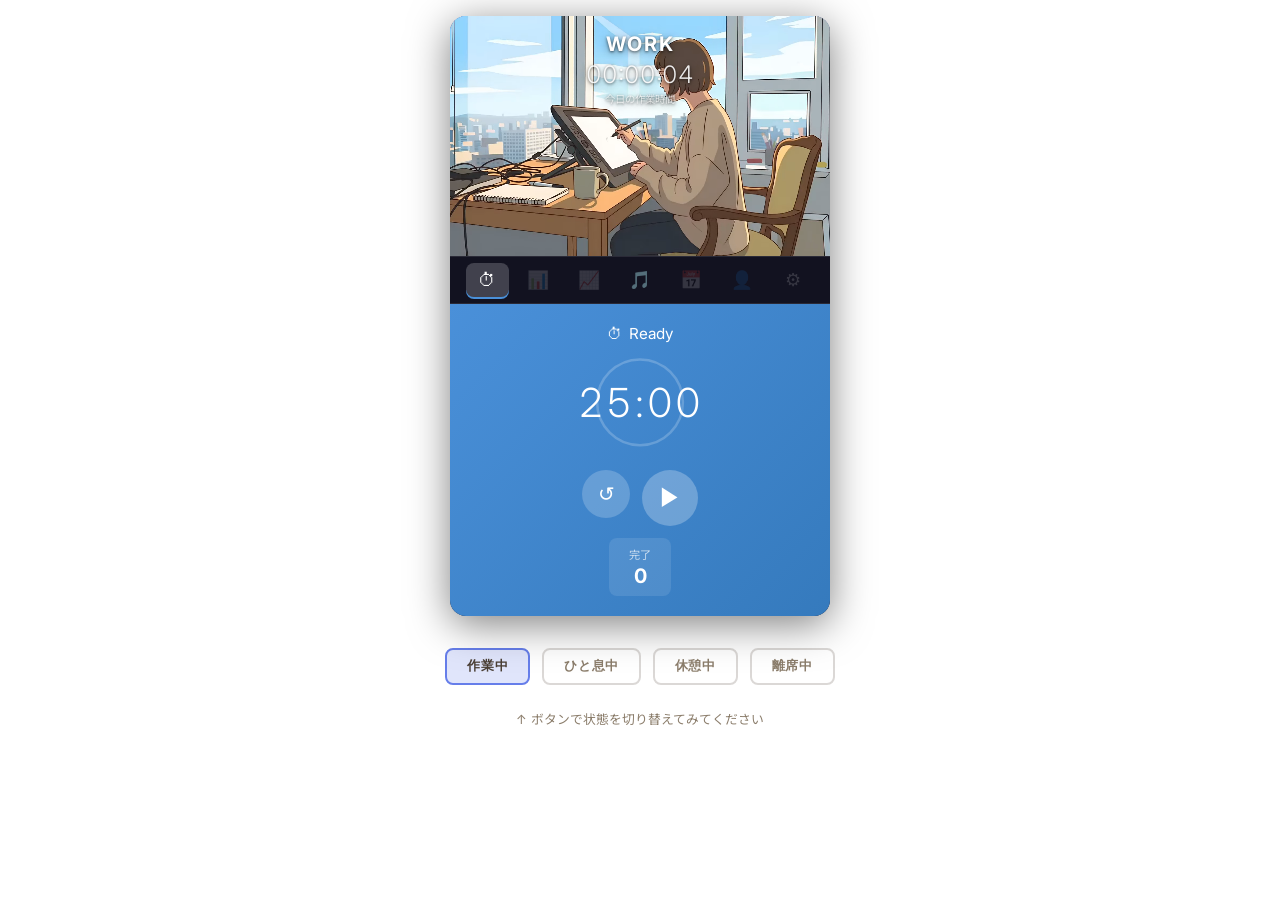
==== demo-embed.html @ 20103d32 "Add demo-embed.html for iframe embedding Standalone page with just the interactive demo app (charact" ====
<!DOCTYPE html>
<html lang="ja">
<head>
<meta charset="UTF-8">
<meta name="viewport" content="width=device-width, initial-scale=1.0">
<title>Work Mate Demo</title>
<link rel="preconnect" href="https://fonts.googleapis.com">
<link rel="preconnect" href="https://fonts.gstatic.com" crossorigin>
<link href="https://fonts.googleapis.com/css2?family=Inter:wght@300;400;500;600;700&family=Noto+Sans+JP:wght@300;400;500;600;700&display=swap" rel="stylesheet">
<link rel="stylesheet" href="demo.css">
<style>
*, *::before, *::after { margin: 0; padding: 0; box-sizing: border-box; }
body {
  font-family: 'Inter', 'Noto Sans JP', sans-serif;
  background: transparent;
  display: flex;
  flex-direction: column;
  align-items: center;
  gap: 1rem;
  padding: 1rem;
}
.en { display: none; }
.demo-wrapper {
  max-width: 380px;
  width: 100%;
}
.demo-app {
  height: 600px;
}
.demo-state-controls {
  margin-top: 1rem;
}
.demo-hint {
  margin-top: 0.5rem;
  margin-bottom: 0;
}
</style>
</head>
<body>

<!-- Demo App -->
<div class="demo-wrapper">
  <div class="demo-app">
    <!-- Character Area -->
    <div class="demo-character state-work">
      <div class="demo-char-bg"></div>
      <div class="demo-char-video-container">
        <video class="demo-char-video demo-char-video-0 active" muted playsinline></video>
        <video class="demo-char-video demo-char-video-1" muted playsinline></video>
      </div>
      <div class="demo-char-overlay">
        <div class="demo-state-label">WORK</div>
        <div class="demo-work-time">00:00:00</div>
        <div class="demo-work-time-label">今日の作業時間</div>
      </div>
    </div>

    <!-- Navigation -->
    <nav class="demo-nav">
      <button class="demo-nav-tab active" data-tab="timer" title="Timer">&#x23F1;</button>
      <button class="demo-nav-tab locked" data-tab="week" title="Week Chart">&#x1F4CA;</button>
      <button class="demo-nav-tab locked" data-tab="day" title="Day Chart">&#x1F4C8;</button>
      <button class="demo-nav-tab" data-tab="music" title="Music">&#x1F3B5;</button>
      <button class="demo-nav-tab locked" data-tab="calendar" title="Calendar">&#x1F4C5;</button>
      <button class="demo-nav-tab locked" data-tab="character" title="Character">&#x1F464;</button>
      <button class="demo-nav-tab locked" data-tab="settings" title="Settings">&#x2699;</button>
    </nav>

    <!-- Content Panels -->
    <div class="demo-content">
      <!-- Timer Panel -->
      <div class="demo-panel demo-panel-timer demo-pomodoro active" data-panel="timer">
        <div class="demo-pomo-status">
          <span class="demo-pomo-status-icon">&#x23F1;</span>
          <span class="demo-pomo-status-label">Ready</span>
        </div>
        <div class="demo-pomo-display">
          <div class="demo-pomo-ring">
            <svg viewBox="0 0 150 150">
              <circle class="ring-bg" cx="75" cy="75" r="68"/>
              <circle class="ring-progress demo-pomo-progress" cx="75" cy="75" r="68"/>
            </svg>
          </div>
          <div class="demo-pomo-time">25:00</div>
        </div>
        <div class="demo-pomo-controls">
          <button class="demo-pomo-btn demo-pomo-reset" title="Reset">&#x21BA;</button>
          <button class="demo-pomo-btn start-btn demo-pomo-start" title="Start">&#x25B6;</button>
        </div>
        <div class="demo-pomo-count">
          <span class="demo-pomo-count-label">完了</span>
          <span class="demo-pomo-count-value">0</span>
        </div>
      </div>

      <!-- Music Panel -->
      <div class="demo-panel demo-music" data-panel="music">
        <div class="demo-music-now">
          <div class="demo-music-now-label">Now Playing</div>
          <div class="demo-music-now-track">Minimalist</div>
        </div>
        <div class="demo-music-controls">
          <button class="demo-music-btn demo-music-prev" title="Previous">&#x23EE;</button>
          <button class="demo-music-btn play-btn demo-music-play" title="Play">&#x25B6;</button>
          <button class="demo-music-btn demo-music-next" title="Next">&#x23ED;</button>
        </div>
        <div class="demo-music-volume">
          <span class="demo-music-volume-icon">&#x1F50A;</span>
          <input type="range" class="demo-volume-slider" min="0" max="100" value="50">
        </div>
        <div class="demo-music-playlist">
          <div class="demo-playlist-header">Playlist</div>
          <div class="demo-playlist-items"></div>
        </div>
      </div>

      <!-- Locked Panels -->
      <div class="demo-panel demo-locked" data-panel="week">
        <div class="demo-locked-icon">&#x1F512;</div>
        <div class="demo-locked-text">週間チャートはデモ版では利用できません</div>
        <div class="demo-locked-cta"><a href="https://haruhisky.booth.pm/items/7986308">無料版をダウンロード &rarr;</a></div>
      </div>
      <div class="demo-panel demo-locked" data-panel="day">
        <div class="demo-locked-icon">&#x1F512;</div>
        <div class="demo-locked-text">日別チャートはデモ版では利用できません</div>
        <div class="demo-locked-cta"><a href="https://haruhisky.booth.pm/items/7986308">無料版をダウンロード &rarr;</a></div>
      </div>
      <div class="demo-panel demo-locked" data-panel="calendar">
        <div class="demo-locked-icon">&#x1F512;</div>
        <div class="demo-locked-text">カレンダーはデモ版では利用できません</div>
        <div class="demo-locked-cta"><a href="https://haruhisky.booth.pm/items/7986308">無料版をダウンロード &rarr;</a></div>
      </div>
      <div class="demo-panel demo-locked" data-panel="character">
        <div class="demo-locked-icon">&#x1F512;</div>
        <div class="demo-locked-text">キャラクター設定はデモ版では利用できません</div>
        <div class="demo-locked-cta"><a href="https://haruhisky.booth.pm/items/7986308">無料版をダウンロード &rarr;</a></div>
      </div>
      <div class="demo-panel demo-locked" data-panel="settings">
        <div class="demo-locked-icon">&#x1F512;</div>
        <div class="demo-locked-text">設定はデモ版では利用できません</div>
        <div class="demo-locked-cta"><a href="https://haruhisky.booth.pm/items/7986308">無料版をダウンロード &rarr;</a></div>
      </div>
    </div>
  </div>
</div>

<!-- State Control Buttons -->
<div class="demo-state-controls">
  <button class="demo-state-btn active" data-state="work">作業中</button>
  <button class="demo-state-btn" data-state="slacking">ひと息中</button>
  <button class="demo-state-btn" data-state="break">休憩中</button>
  <button class="demo-state-btn" data-state="away">離席中</button>
</div>
<p class="demo-hint">&#x2191; ボタンで状態を切り替えてみてください</p>

<script>
// Inline demo.js with mobile check removed
(function () {
  'use strict';

  var ASSET_BASE = 'demo/';

  var CharacterDemo = {
    currentState: 'work',
    previousState: null,
    activeVideoIndex: 0,
    videos: [],
    currentVideoPath: null,
    playingType: 'loop',
    preloadedPath: null,
    _preloadRequestId: 0,
    workTimeSec: 0,
    workTimerInterval: null,
    randomEventTimer: null,
    isPlayingEvent: false,
    RANDOM_EVENTS: { work: ['stretch','drink','think','nob'], break: ['stretch'], slacking: [], away: [] },
    stateConfig: { work:{label:'WORK'}, break:{label:'BREAK'}, away:{label:'AWAY'}, slacking:{label:'SLACKING'} },

    init: function(){
      this.el = {
        area: document.querySelector('.demo-character'),
        bg: document.querySelector('.demo-char-bg'),
        label: document.querySelector('.demo-state-label'),
        time: document.querySelector('.demo-work-time')
      };
      this.videos = [document.querySelector('.demo-char-video-0'), document.querySelector('.demo-char-video-1')];
      this.activeVideoIndex = 0;
      this.updateVideo();
      this.startWorkTimer();
      this.startRandomEventTimer();
    },
    getShortState: function(s){ return s==='slacking'?'slack':s; },
    getLoopFileName: function(s){ var sh=this.getShortState(s); return s==='work'?'loop_work_pen_day':'loop_'+sh+'_day'; },
    getTransFileName: function(f,t){ return 'trans_'+this.getShortState(f)+'_to_'+this.getShortState(t)+'_day'; },
    getEventFileName: function(s,a){ return 'event_'+this.getShortState(s)+'_'+a+'_day'; },
    videoPath: function(folder,base){ return ASSET_BASE+folder+'/'+base; },

    setState: function(state){
      if(state===this.currentState) return;
      this.stopRandomEventTimer(); this.isPlayingEvent=false;
      var prev=this.currentState; this.previousState=prev; this.currentState=state;
      this.el.area.className='demo-character state-'+state;
      this.el.label.textContent=this.stateConfig[state].label;
      if((prev==='work'&&state==='slacking')||(prev==='slacking'&&state==='work')||(prev==='away'&&state==='work')||(prev==='work'&&state==='break')||(prev==='break'&&state==='work')||(prev==='slacking'&&state==='away')){
        this.playTransition(prev,state);
      } else { this.updateVideo(); }
      PomodoroDemo.onStateChange(state);
    },
    updateVideo: function(){ this.playLoopVideo(this.getLoopFileName(this.currentState)); },
    playLoopVideo: function(base){
      var self=this, webm=this.videoPath('loop',base+'.webm'), mp4=this.videoPath('loop',base+'.mp4');
      this.playingType='loop'; this.currentVideoPath=webm;
      this.preloadVideo(webm,true,function(){
        if(self.preloadedPath){self.playPreloaded();self.updateBg();self.startRandomEventTimer();return;}
        self.currentVideoPath=mp4;
        self.preloadVideo(mp4,true,function(){if(self.preloadedPath)self.playPreloaded();self.updateBg();self.startRandomEventTimer();});
      });
    },
    playTransition: function(from,to){
      var self=this,base=this.getTransFileName(from,to),webm=this.videoPath('transition',base+'.webm'),mp4=this.videoPath('transition',base+'.mp4'),loop=this.getLoopFileName(to);
      this.playingType='transition'; this.currentVideoPath=webm;
      this.preloadVideo(webm,false,function(){
        if(!self.preloadedPath){self.currentVideoPath=mp4;self.preloadVideo(mp4,false,function(){if(!self.preloadedPath){self.playLoopVideo(loop);return;}self._playTransitionVideo(loop);});return;}
        self._playTransitionVideo(loop);
      });
    },
    _playTransitionVideo: function(loop){
      var self=this, v=this.getInactiveVideo();
      v.onended=function(){v.onended=null;self.playLoopVideo(loop);};
      this.swapVideos(); v.play().catch(function(){self.playLoopVideo(loop);}); this.preloadedPath=null; this.updateBg();
    },
    updateBg: function(){ this.el.bg.style.backgroundImage='url('+ASSET_BASE+'background/bg_'+this.getShortState(this.currentState)+'_day.png)'; },
    getActiveVideo: function(){ return this.videos[this.activeVideoIndex]; },
    getInactiveVideo: function(){ return this.videos[1-this.activeVideoIndex]; },
    swapVideos: function(){ var o=this.videos[this.activeVideoIndex],n=this.getInactiveVideo(); this.activeVideoIndex=1-this.activeVideoIndex; o.classList.remove('active'); n.classList.add('active'); o.pause(); },
    preloadVideo: function(path,loop,cb){
      var self=this, v=this.getInactiveVideo(); v.oncanplaythrough=null; v.onerror=null;
      var rid=this._preloadRequestId=(this._preloadRequestId||0)+1;
      v.loop=loop; v.src=path; v.load();
      v.oncanplaythrough=function(){v.oncanplaythrough=null;v.onerror=null;if(rid!==self._preloadRequestId)return;self.preloadedPath=path;if(cb)cb();};
      v.onerror=function(){v.onerror=null;v.oncanplaythrough=null;if(rid!==self._preloadRequestId)return;self.preloadedPath=null;if(cb)cb();};
    },
    playPreloaded: function(){ var v=this.getInactiveVideo(); this.swapVideos(); v.play().catch(function(){}); this.preloadedPath=null; },
    startWorkTimer: function(){ var self=this; this.workTimerInterval=setInterval(function(){if(self.currentState==='work'){self.workTimeSec++;self.updateTimeDisplay();}},1000); },
    updateTimeDisplay: function(){ var h=Math.floor(this.workTimeSec/3600),m=Math.floor((this.workTimeSec%3600)/60),s=this.workTimeSec%60,p=function(n){return n<10?'0'+n:''+n;}; this.el.time.textContent=p(h)+':'+p(m)+':'+p(s); },
    startRandomEventTimer: function(){
      this.stopRandomEventTimer(); if(this.isPlayingEvent)return;
      var self=this, evts=this.RANDOM_EVENTS[this.currentState]; if(!evts||!evts.length)return;
      this.randomEventTimer=setTimeout(function(){self.triggerRandomEvent();},60000+Math.random()*120000);
    },
    stopRandomEventTimer: function(){ if(this.randomEventTimer){clearTimeout(this.randomEventTimer);this.randomEventTimer=null;} },
    triggerRandomEvent: function(){
      var evts=this.RANDOM_EVENTS[this.currentState]; if(!evts||!evts.length||this.playingType!=='loop')return;
      var action=evts[Math.floor(Math.random()*evts.length)], base=this.getEventFileName(this.currentState,action);
      var webm=this.videoPath('event',base+'.webm'), mp4=this.videoPath('event',base+'.mp4'), self=this;
      this.isPlayingEvent=true; this.playingType='event'; this.currentVideoPath=webm;
      var loop=this.getLoopFileName(this.currentState);
      this.preloadVideo(webm,false,function(){
        if(!self.preloadedPath){self.currentVideoPath=mp4;self.preloadVideo(mp4,false,function(){if(!self.preloadedPath){self.isPlayingEvent=false;self.playLoopVideo(loop);return;}self._playEventVideo(loop);});return;}
        self._playEventVideo(loop);
      });
    },
    _playEventVideo: function(loop){
      var self=this, v=this.getInactiveVideo();
      v.onended=function(){v.onended=null;self.isPlayingEvent=false;self.playLoopVideo(loop);};
      this.swapVideos(); v.play().catch(function(){self.isPlayingEvent=false;self.playLoopVideo(loop);}); this.preloadedPath=null;
    }
  };

  var PomodoroDemo = {
    state:'idle', isRunning:false, totalSeconds:25*60, remainingSeconds:25*60, workDuration:25*60, breakDuration:5*60, completedCount:0, tickInterval:null, circumference:0,
    init: function(){
      this.el={panel:document.querySelector('.demo-panel-timer'),time:document.querySelector('.demo-pomo-time'),statusIcon:document.querySelector('.demo-pomo-status-icon'),statusLabel:document.querySelector('.demo-pomo-status-label'),startBtn:document.querySelector('.demo-pomo-start'),resetBtn:document.querySelector('.demo-pomo-reset'),progressBar:document.querySelector('.demo-pomo-progress'),countValue:document.querySelector('.demo-pomo-count-value')};
      this.circumference=2*Math.PI*68; this.el.progressBar.style.strokeDasharray=this.circumference; this.el.progressBar.style.strokeDashoffset=this.circumference;
      var self=this; this.el.startBtn.addEventListener('click',function(){self.toggleStartPause();}); this.el.resetBtn.addEventListener('click',function(){self.reset();}); this.updateDisplay();
    },
    toggleStartPause: function(){ this.isRunning?this.pause():this.start(); },
    start: function(){ if(this.state==='idle'){this.state='work';this.totalSeconds=this.workDuration;this.remainingSeconds=this.workDuration;this.updateStatus();} this.isRunning=true;this.el.startBtn.textContent='\u23F8'; var self=this;this.tickInterval=setInterval(function(){self.tick();},1000); },
    pause: function(){ this.isRunning=false;this.el.startBtn.textContent='\u25B6';if(this.tickInterval){clearInterval(this.tickInterval);this.tickInterval=null;} },
    reset: function(){ this.pause();this.state='idle';this.totalSeconds=this.workDuration;this.remainingSeconds=this.workDuration;this.el.panel.classList.remove('break-mode');this.updateStatus();this.updateDisplay(); },
    tick: function(){ if(this.state==='work'&&CharacterDemo.currentState!=='work')return; this.remainingSeconds--;if(this.remainingSeconds<=0){this.onComplete();return;} this.updateDisplay(); },
    onComplete: function(){ if(this.state==='work'){this.completedCount++;this.el.countValue.textContent=this.completedCount;this.state='break';this.totalSeconds=this.breakDuration;this.remainingSeconds=this.breakDuration;this.el.panel.classList.add('break-mode');} else{this.state='work';this.totalSeconds=this.workDuration;this.remainingSeconds=this.workDuration;this.el.panel.classList.remove('break-mode');} this.updateStatus();this.updateDisplay(); },
    updateDisplay: function(){ var m=Math.floor(this.remainingSeconds/60),s=this.remainingSeconds%60; this.el.time.textContent=(m<10?'0':'')+m+':'+(s<10?'0':'')+s; var p=this.totalSeconds>0?(this.totalSeconds-this.remainingSeconds)/this.totalSeconds:0; this.el.progressBar.style.strokeDashoffset=this.circumference*(1-p); },
    updateStatus: function(){ if(this.state==='idle'){this.el.statusIcon.textContent='\u23F1';this.el.statusLabel.textContent='Ready';}else if(this.state==='work'){this.el.statusIcon.textContent='\uD83D\uDCBB';this.el.statusLabel.textContent='Focus Time';}else{this.el.statusIcon.textContent='\u2615';this.el.statusLabel.textContent='Break Time';} },
    onStateChange: function(){}
  };

  var MusicDemo = {
    tracks:[{name:'Minimalist',file:'Minimalist.mp3'},{name:'gentle rain',file:'gentle rain.mp3'},{name:'Water Lily',file:'Water Lily.mp3'}],
    currentIndex:0, isPlaying:false, audio:null,
    init: function(){
      this.audio=new Audio(); this.audio.volume=0.5;
      this.el={nowTrack:document.querySelector('.demo-music-now-track'),playBtn:document.querySelector('.demo-music-play'),prevBtn:document.querySelector('.demo-music-prev'),nextBtn:document.querySelector('.demo-music-next'),volumeSlider:document.querySelector('.demo-volume-slider'),playlistItems:document.querySelector('.demo-playlist-items')};
      var self=this;
      this.el.playBtn.addEventListener('click',function(){self.togglePlay();});
      this.el.prevBtn.addEventListener('click',function(){self.prev();});
      this.el.nextBtn.addEventListener('click',function(){self.next();});
      this.el.volumeSlider.addEventListener('input',function(){self.audio.volume=this.value/100;});
      this.audio.addEventListener('ended',function(){self.next();});
      this.renderPlaylist(); this.loadTrack(0);
    },
    renderPlaylist: function(){
      var self=this,html='';
      for(var i=0;i<this.tracks.length;i++) html+='<div class="demo-playlist-item'+(i===0?' active':'')+'" data-index="'+i+'"><span class="demo-playlist-num">'+(i+1)+'</span><span class="demo-playlist-name">'+this.tracks[i].name+'</span></div>';
      this.el.playlistItems.innerHTML=html;
      this.el.playlistItems.addEventListener('click',function(e){var it=e.target.closest('.demo-playlist-item');if(it){self.loadTrack(parseInt(it.getAttribute('data-index'),10));self.play();}});
    },
    loadTrack: function(i){ this.currentIndex=i; this.audio.src=ASSET_BASE+'music/'+this.tracks[i].file; this.el.nowTrack.textContent=this.tracks[i].name; this.highlightPlaylistItem(i); },
    highlightPlaylistItem: function(i){ var items=this.el.playlistItems.querySelectorAll('.demo-playlist-item'); for(var j=0;j<items.length;j++) items[j].classList.toggle('active',j===i); },
    togglePlay: function(){ this.isPlaying?this.pause():this.play(); },
    play: function(){ var self=this; this.audio.play().then(function(){self.isPlaying=true;self.el.playBtn.textContent='\u23F8';}).catch(function(){}); },
    pause: function(){ this.audio.pause();this.isPlaying=false;this.el.playBtn.textContent='\u25B6'; },
    next: function(){ var i=(this.currentIndex+1)%this.tracks.length; this.loadTrack(i); if(this.isPlaying)this.play(); },
    prev: function(){ var i=(this.currentIndex-1+this.tracks.length)%this.tracks.length; this.loadTrack(i); if(this.isPlaying)this.play(); }
  };

  var Navigation = {
    activeTab:'timer',
    init: function(){
      var self=this; document.querySelectorAll('.demo-nav-tab').forEach(function(tab){
        tab.addEventListener('click',function(){ var t=this.getAttribute('data-tab'); if(this.classList.contains('locked'))return; self.switchTab(t); });
      });
    },
    switchTab: function(t){
      this.activeTab=t;
      document.querySelectorAll('.demo-nav-tab').forEach(function(tab){tab.classList.toggle('active',tab.getAttribute('data-tab')===t);});
      document.querySelectorAll('.demo-panel').forEach(function(p){p.classList.toggle('active',p.getAttribute('data-panel')===t);});
    }
  };

  function initStateButtons(){
    var btns=document.querySelectorAll('.demo-state-btn');
    btns.forEach(function(btn){
      btn.addEventListener('click',function(){
        var state=this.getAttribute('data-state');
        CharacterDemo.setState(state);
        btns.forEach(function(b){b.classList.toggle('active',b.getAttribute('data-state')===state);});
      });
    });
  }

  function initDemo(){
    CharacterDemo.init(); PomodoroDemo.init(); MusicDemo.init(); Navigation.init(); initStateButtons();
  }

  if(document.readyState==='loading') document.addEventListener('DOMContentLoaded',initDemo);
  else initDemo();
})();
</script>
</body>
</html>
---- demo.css ----
/**
 * Work Mate Interactive Demo Styles
 * Embedded in the LP video section
 */

/* ========== Demo Container ========== */
.demo-wrapper {
  max-width: 400px;
  margin: 0 auto;
  border-radius: 16px;
  overflow: hidden;
  box-shadow: 0 8px 40px rgba(0, 0, 0, 0.5);
  background: #1a1a2e;
  position: relative;
}

/* ========== State Control Buttons ========== */
.demo-state-controls {
  display: flex;
  justify-content: center;
  gap: 0.75rem;
  margin-top: 1.5rem;
}

.demo-state-btn {
  padding: 0.5rem 1.25rem;
  border: 2px solid rgba(74, 63, 53, 0.2);
  border-radius: 8px;
  background: transparent;
  color: #8b7d6b;
  font-size: 0.8rem;
  font-weight: 600;
  cursor: pointer;
  transition: all 0.2s ease;
  letter-spacing: 0.05em;
}

.demo-state-btn:hover {
  border-color: rgba(74, 63, 53, 0.4);
  color: #4a3f35;
}

.demo-state-btn.active {
  color: #4a3f35;
}

.demo-state-btn[data-state="work"].active {
  border-color: #667eea;
  background: rgba(102, 126, 234, 0.2);
}

.demo-state-btn[data-state="break"].active {
  border-color: #11998e;
  background: rgba(17, 153, 142, 0.2);
}

.demo-state-btn[data-state="slacking"].active {
  border-color: #f093fb;
  background: rgba(240, 147, 251, 0.2);
}

.demo-state-btn[data-state="away"].active {
  border-color: #6c7086;
  background: rgba(108, 112, 134, 0.2);
}

.demo-hint {
  text-align: center;
  margin-top: 0.75rem;
  font-size: 0.8rem;
  color: #8b7d6b;
}

/* ========== App Layout ========== */
.demo-app {
  height: 700px;
  display: flex;
  flex-direction: column;
}

/* Character Area */
.demo-character {
  flex: 0 0 40%;
  position: relative;
  overflow: hidden;
  transition: background 0.5s ease;
}

.demo-character.state-work {
  background: linear-gradient(135deg, #667eea 0%, #7c8ff0 100%);
}

.demo-character.state-break {
  background: linear-gradient(135deg, #11998e 0%, #38ef7d 100%);
}

.demo-character.state-slacking {
  background: linear-gradient(135deg, #f093fb 0%, #f5576c 100%);
}

.demo-character.state-away {
  background: linear-gradient(135deg, #6c7086 0%, #8b8fa3 100%);
}

.demo-char-bg {
  position: absolute;
  top: 0; left: 0; right: 0; bottom: 0;
  background-size: cover;
  background-position: center;
  z-index: 0;
}

.demo-char-video-container {
  position: absolute;
  top: 0; left: 0; right: 0; bottom: 0;
  z-index: 1;
}

.demo-char-video {
  position: absolute;
  top: 0; left: 0;
  width: 100%;
  height: 100%;
  object-fit: cover;
  object-position: center;
  opacity: 0;
  transition: opacity 0.4s ease-in-out;
}

.demo-char-video.active {
  opacity: 1;
}

.demo-char-overlay {
  position: relative;
  z-index: 2;
  text-align: center;
  padding: 1rem;
  text-shadow: 0 1px 3px rgba(0, 0, 0, 0.6), 0 2px 8px rgba(0, 0, 0, 0.4);
}

.demo-state-label {
  font-size: 1.25rem;
  font-weight: bold;
  letter-spacing: 0.1em;
  text-transform: uppercase;
  color: #fff;
  margin-bottom: 0.25rem;
}

.demo-work-time {
  font-size: 1.5rem;
  font-weight: 300;
  font-variant-numeric: tabular-nums;
  color: rgba(255, 255, 255, 0.9);
}

.demo-work-time-label {
  font-size: 0.65rem;
  color: rgba(255, 255, 255, 0.7);
  margin-top: 0.15rem;
}

/* Navigation */
.demo-nav {
  flex: 0 0 48px;
  background: rgba(0, 0, 0, 0.3);
  display: flex;
  align-items: center;
  justify-content: center;
  gap: 0.5rem;
  padding: 0 1rem;
  border-top: 1px solid rgba(255, 255, 255, 0.1);
  border-bottom: 1px solid rgba(255, 255, 255, 0.1);
}

.demo-nav-tab {
  width: 44px;
  height: 34px;
  border: none;
  border-radius: 8px;
  background: transparent;
  color: rgba(255, 255, 255, 0.5);
  font-size: 1.1rem;
  cursor: pointer;
  transition: all 0.2s ease;
  display: flex;
  align-items: center;
  justify-content: center;
  position: relative;
}

.demo-nav-tab:hover {
  background: rgba(255, 255, 255, 0.1);
  color: #fff;
}

.demo-nav-tab.active {
  background: rgba(255, 255, 255, 0.2);
  color: #fff;
}

.demo-nav-tab.active[data-tab="timer"] {
  box-shadow: 0 2px 0 #4a90d9;
}

.demo-nav-tab.active[data-tab="music"] {
  box-shadow: 0 2px 0 #e91e63;
}

.demo-nav-tab[data-tab="music"] {
  color: #e91e63;
}

.demo-nav-tab[data-tab="music"]:hover,
.demo-nav-tab[data-tab="music"].active {
  color: #fff;
}

.demo-nav-tab.locked {
  opacity: 0.3;
  cursor: not-allowed;
}

.demo-nav-tab.locked:hover {
  background: transparent;
  color: rgba(255, 255, 255, 0.5);
}

/* Content Area */
.demo-content {
  flex: 1;
  min-height: 0;
  overflow: hidden;
  position: relative;
}

.demo-panel {
  display: none;
  width: 100%;
  height: 100%;
}

.demo-panel.active {
  display: flex;
}

/* ========== Pomodoro Timer Panel ========== */
.demo-pomodoro {
  flex-direction: column;
  align-items: center;
  gap: 0.75rem;
  padding: 1.25rem;
  color: #fff;
  background: linear-gradient(135deg, #4a90d9 0%, #357abd 100%);
  overflow: hidden;
}

.demo-pomo-status {
  display: flex;
  align-items: center;
  gap: 0.4rem;
  font-size: 0.95rem;
}

.demo-pomo-display {
  position: relative;
  width: 150px;
  height: 150px;
  display: flex;
  align-items: center;
  justify-content: center;
}

.demo-pomo-time {
  font-size: 2.5rem;
  font-weight: 300;
  font-variant-numeric: tabular-nums;
  letter-spacing: 0.05em;
  z-index: 1;
  color: #fff;
}

.demo-pomo-ring {
  position: absolute;
  top: 0; left: 0;
  width: 100%;
  height: 100%;
}

.demo-pomo-ring svg {
  width: 100%;
  height: 100%;
  transform: rotate(-90deg);
}

.demo-pomo-ring .ring-bg {
  fill: none;
  stroke: rgba(255, 255, 255, 0.2);
  stroke-width: 4;
}

.demo-pomo-ring .ring-progress {
  fill: none;
  stroke: rgba(255, 255, 255, 0.9);
  stroke-width: 4;
  stroke-linecap: round;
  transition: stroke-dashoffset 0.3s ease;
}

.demo-pomo-controls {
  display: flex;
  gap: 0.75rem;
  margin-top: 0.5rem;
}

.demo-pomo-btn {
  width: 48px;
  height: 48px;
  border: none;
  border-radius: 50%;
  background: rgba(255, 255, 255, 0.2);
  color: #fff;
  font-size: 1.25rem;
  cursor: pointer;
  transition: all 0.2s ease;
  display: flex;
  align-items: center;
  justify-content: center;
}

.demo-pomo-btn:hover {
  background: rgba(255, 255, 255, 0.3);
  transform: scale(1.1);
}

.demo-pomo-btn.start-btn {
  width: 56px;
  height: 56px;
  font-size: 1.5rem;
  background: rgba(255, 255, 255, 0.25);
}

.demo-pomo-btn.start-btn:hover {
  background: rgba(255, 255, 255, 0.35);
}

.demo-pomo-count {
  display: flex;
  flex-direction: column;
  align-items: center;
  gap: 0.15rem;
  padding: 0.5rem 1.25rem;
  background: rgba(255, 255, 255, 0.1);
  border-radius: 8px;
}

.demo-pomo-count-label {
  font-size: 0.7rem;
  opacity: 0.7;
}

.demo-pomo-count-value {
  font-size: 1.25rem;
  font-weight: bold;
}

/* Break mode */
.demo-pomodoro.break-mode {
  background: linear-gradient(135deg, #11998e 0%, #38ef7d 100%);
}

/* ========== Music Player Panel ========== */
.demo-music {
  flex-direction: column;
  gap: 0.5rem;
  padding: 0.75rem;
  color: #fff;
  background: linear-gradient(135deg, #e91e63 0%, #c2185b 100%);
  overflow: hidden;
}

.demo-music-now {
  text-align: center;
  padding: 0.75rem;
  background: rgba(233, 30, 99, 0.2);
  border-radius: 8px;
}

.demo-music-now-label {
  font-size: 0.7rem;
  opacity: 0.7;
  margin-bottom: 0.15rem;
}

.demo-music-now-track {
  font-size: 0.9rem;
  font-weight: bold;
  white-space: nowrap;
  overflow: hidden;
  text-overflow: ellipsis;
}

.demo-music-controls {
  display: flex;
  justify-content: center;
  gap: 0.75rem;
}

.demo-music-btn {
  width: 44px;
  height: 44px;
  border: none;
  border-radius: 50%;
  background: rgba(255, 255, 255, 0.15);
  color: #fff;
  font-size: 1.1rem;
  cursor: pointer;
  transition: all 0.2s ease;
  display: flex;
  align-items: center;
  justify-content: center;
}

.demo-music-btn:hover {
  background: rgba(255, 255, 255, 0.25);
  transform: scale(1.1);
}

.demo-music-btn.play-btn {
  width: 50px;
  height: 50px;
  font-size: 1.3rem;
  background: rgba(233, 30, 99, 0.5);
}

.demo-music-btn.play-btn:hover {
  background: rgba(233, 30, 99, 0.7);
}

.demo-music-volume {
  display: flex;
  align-items: center;
  gap: 0.5rem;
  padding: 0 0.75rem;
}

.demo-music-volume-icon {
  font-size: 1.1rem;
}

.demo-volume-slider {
  flex: 1;
  -webkit-appearance: none;
  appearance: none;
  height: 5px;
  background: rgba(255, 255, 255, 0.2);
  border-radius: 3px;
  outline: none;
}

.demo-volume-slider::-webkit-slider-thumb {
  -webkit-appearance: none;
  appearance: none;
  width: 14px;
  height: 14px;
  background: #e91e63;
  border-radius: 50%;
  cursor: pointer;
}

.demo-music-playlist {
  flex: 1;
  display: flex;
  flex-direction: column;
  min-height: 0;
}

.demo-playlist-header {
  font-size: 0.8rem;
  font-weight: bold;
  padding: 0.35rem 0;
  border-bottom: 1px solid rgba(255, 255, 255, 0.1);
  margin-bottom: 0.35rem;
}

.demo-playlist-items {
  flex: 1;
  overflow-y: auto;
  display: flex;
  flex-direction: column;
  gap: 2px;
}

.demo-playlist-item {
  display: flex;
  align-items: center;
  gap: 0.5rem;
  padding: 0.4rem 0.5rem;
  background: rgba(255, 255, 255, 0.05);
  border-radius: 4px;
  cursor: pointer;
  transition: all 0.15s ease;
  font-size: 0.8rem;
}

.demo-playlist-item:hover {
  background: rgba(255, 255, 255, 0.1);
}

.demo-playlist-item.active {
  background: rgba(233, 30, 99, 0.3);
}

.demo-playlist-num {
  font-size: 0.7rem;
  opacity: 0.5;
  width: 20px;
  text-align: center;
}

.demo-playlist-name {
  flex: 1;
  white-space: nowrap;
  overflow: hidden;
  text-overflow: ellipsis;
}

/* ========== Locked Panel ========== */
.demo-locked {
  flex-direction: column;
  align-items: center;
  justify-content: center;
  gap: 1rem;
  color: rgba(255, 255, 255, 0.4);
  background: #1a1a2e;
}

.demo-locked-icon {
  font-size: 3rem;
  opacity: 0.3;
}

.demo-locked-text {
  font-size: 0.9rem;
  text-align: center;
  line-height: 1.5;
}

.demo-locked-cta {
  margin-top: 0.5rem;
}

.demo-locked-cta a {
  color: #c4956a;
  text-decoration: none;
  font-size: 0.85rem;
  font-weight: 500;
  transition: color 0.2s;
}

.demo-locked-cta a:hover {
  color: #b07e55;
}

/* ========== Mobile Screenshot Gallery ========== */
.demo-mobile-gallery {
  display: none;
}

.demo-gallery-grid {
  display: grid;
  grid-template-columns: repeat(2, 1fr);
  gap: 12px;
  margin-top: 1.5rem;
}

.demo-gallery-grid img {
  width: 100%;
  border-radius: 12px;
  box-shadow: 0 4px 20px rgba(0, 0, 0, 0.3);
}

/* ========== Responsive ========== */
@media (max-width: 768px) {
  .demo-desktop {
    display: none !important;
  }

  .demo-mobile-gallery {
    display: block;
  }

  .demo-state-controls {
    display: none;
  }

  .demo-hint {
    display: none;
  }
}

@media (min-width: 769px) {
  .demo-mobile-gallery {
    display: none !important;
  }
}
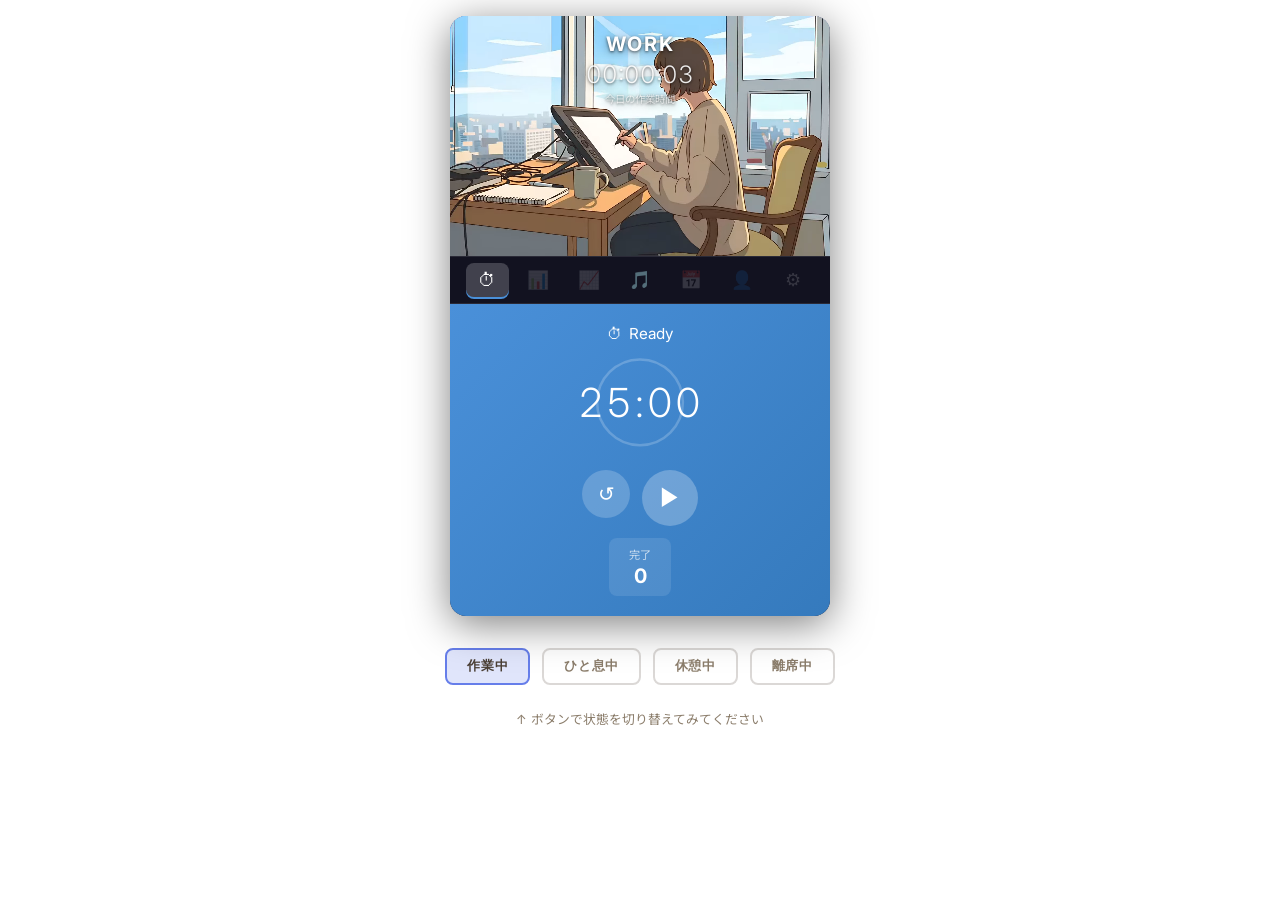
==== commit 75cd5b59: "demo-embed: postMessage対応 + iframe時ボタン非表示 親ページからpostMessage({type:'setState', state:'work'})で デモの状態を" ====
--- a/demo-embed.html
+++ b/demo-embed.html
@@ -144,14 +144,14 @@
   </div>
 </div>
 
-<!-- State Control Buttons -->
-<div class="demo-state-controls">
+<!-- State Control Buttons (shown when not embedded) -->
+<div class="demo-state-controls" id="localControls">
   <button class="demo-state-btn active" data-state="work">作業中</button>
   <button class="demo-state-btn" data-state="slacking">ひと息中</button>
   <button class="demo-state-btn" data-state="break">休憩中</button>
   <button class="demo-state-btn" data-state="away">離席中</button>
 </div>
-<p class="demo-hint">&#x2191; ボタンで状態を切り替えてみてください</p>
+<p class="demo-hint" id="localHint">&#x2191; ボタンで状態を切り替えてみてください</p>
 
 <script>
 // Inline demo.js with mobile check removed
@@ -343,6 +343,24 @@
     CharacterDemo.init(); PomodoroDemo.init(); MusicDemo.init(); Navigation.init(); initStateButtons();
   }
 
+  // Listen for postMessage from parent (iframe embedding)
+  window.addEventListener('message', function(e) {
+    if (e.data && e.data.type === 'setState' && e.data.state) {
+      CharacterDemo.setState(e.data.state);
+      // Also update local buttons if visible
+      var btns = document.querySelectorAll('.demo-state-btn');
+      btns.forEach(function(b){ b.classList.toggle('active', b.getAttribute('data-state') === e.data.state); });
+    }
+  });
+
+  // Hide local controls when embedded in iframe
+  if (window !== window.top) {
+    var lc = document.getElementById('localControls');
+    var lh = document.getElementById('localHint');
+    if (lc) lc.style.display = 'none';
+    if (lh) lh.style.display = 'none';
+  }
+
   if(document.readyState==='loading') document.addEventListener('DOMContentLoaded',initDemo);
   else initDemo();
 })();
